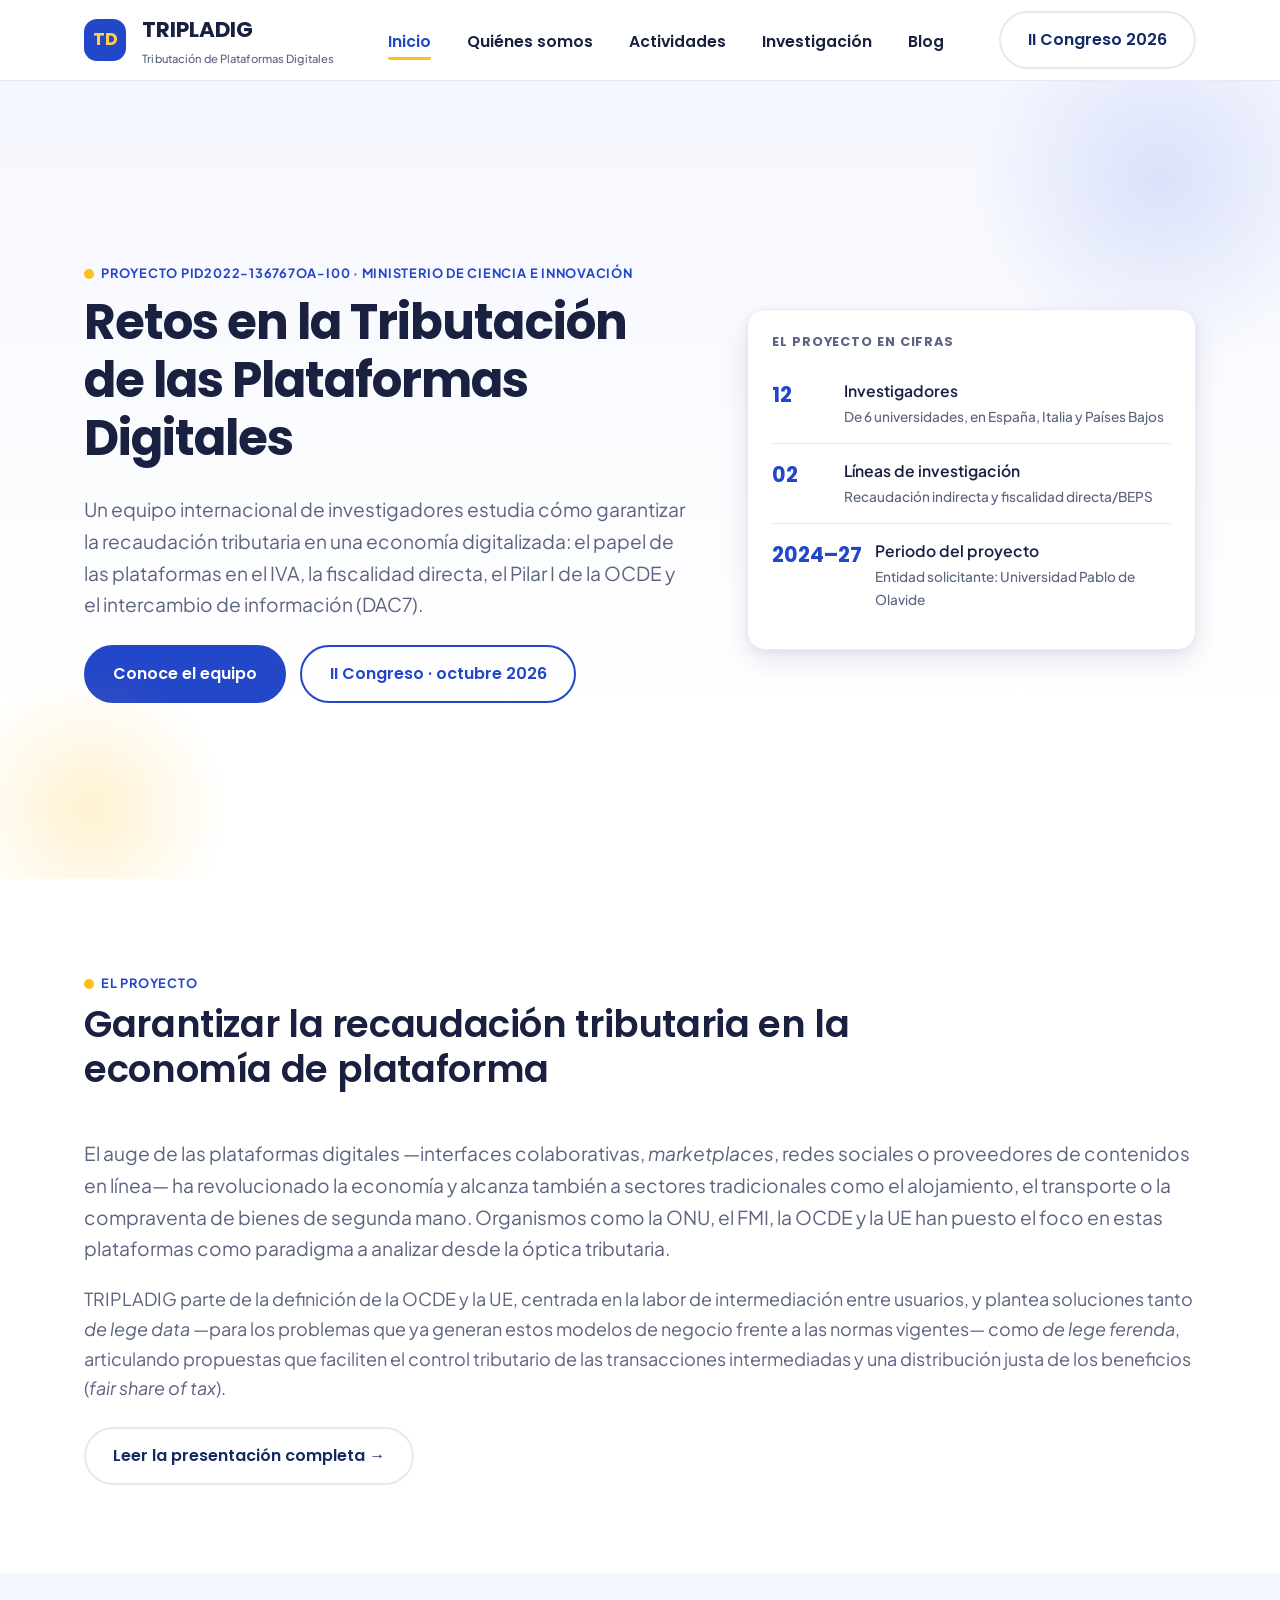
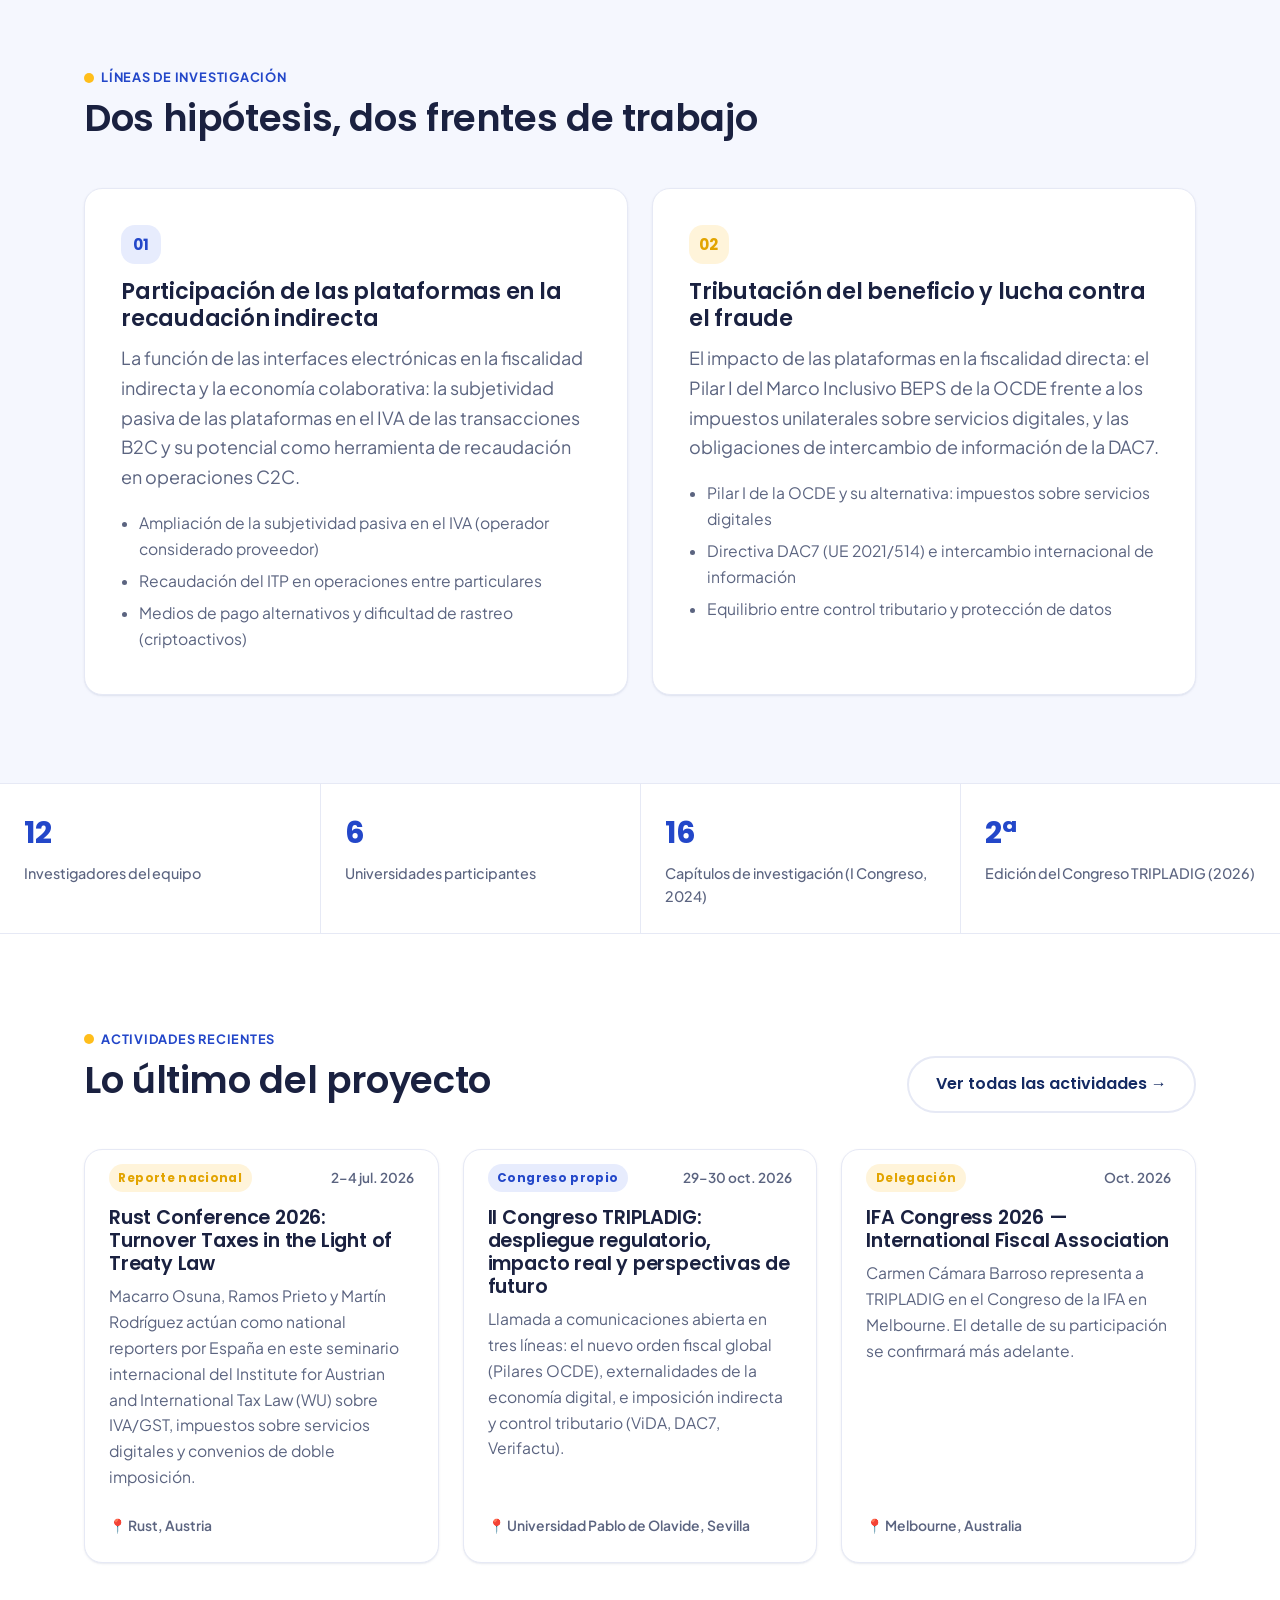
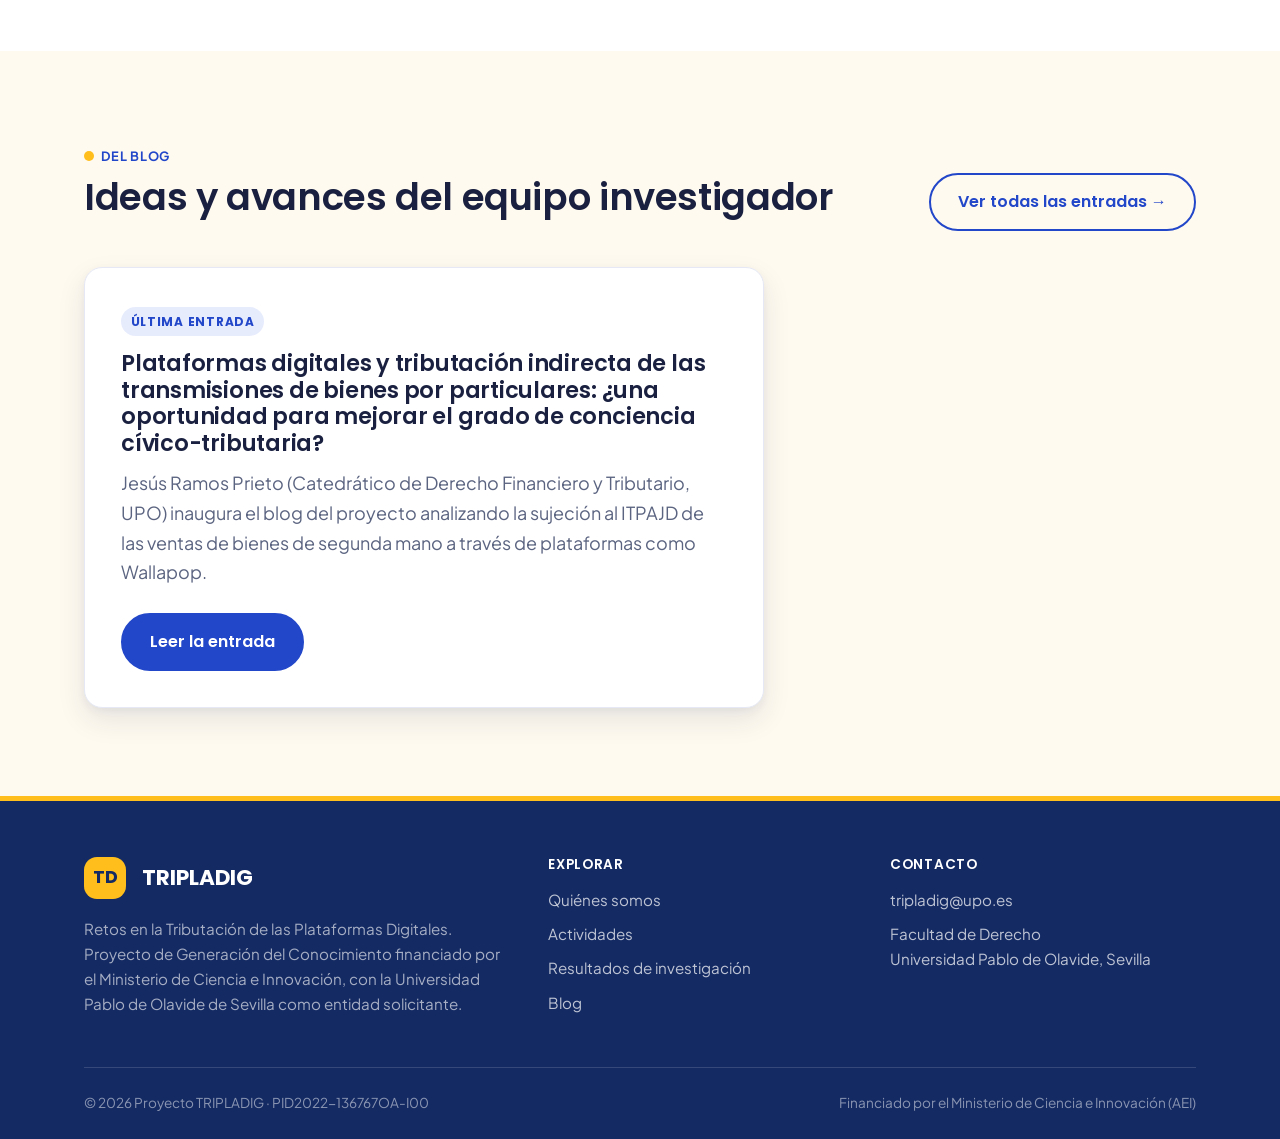
==== index.html @ 8f8c42bf "Primera versión de TRIPLADIG" ====
<!doctype html>
<html lang="es">
<head>
<meta charset="UTF-8">
<meta name="viewport" content="width=device-width, initial-scale=1">
<title>TRIPLADIG · Retos en la Tributación de las Plataformas Digitales</title>
<meta name="description" content="Proyecto de investigación TRIPLADIG (PID2022-136767OA-I00): retos en la tributación de las plataformas digitales. Universidad Pablo de Olavide de Sevilla.">
<link rel="preconnect" href="https://fonts.googleapis.com">
<link rel="preconnect" href="https://fonts.gstatic.com" crossorigin>
<link href="https://fonts.googleapis.com/css2?family=Poppins:wght@500;600;700&family=Plus+Jakarta+Sans:wght@400;500;600;700&display=swap" rel="stylesheet">
<link rel="stylesheet" href="assets/css/style.css">
</head>
<body>

<a class="skip-link" href="#main">Saltar al contenido</a>

<header class="site-header">
  <div class="container">
    <a href="index.html" class="brand">
      <span class="brand-mark">TD</span>
      <span>
        TRIPLADIG
        <small>Tributación de Plataformas Digitales</small>
      </span>
    </a>

    <nav>
      <ul class="nav-links" id="navLinks">
        <li><a href="index.html" class="active">Inicio</a></li>
        <li><a href="quienes-somos.html">Quiénes somos</a></li>
        <li><a href="actividades.html">Actividades</a></li>
        <li><a href="investigacion.html">Investigación</a></li>
        <li><a href="blog/index.html">Blog</a></li>
      </ul>
    </nav>

    <div class="nav-cta">
      <a href="actividades.html#congreso2026" class="btn btn-ghost btn-ghost-header">II Congreso 2026</a>
      <button class="nav-toggle" id="navToggle" aria-label="Abrir menú" aria-expanded="false">☰</button>
    </div>
  </div>
</header>

<main id="main">

  <!-- ================= HERO ================= -->
  <section class="hero">
    <div class="container">
      <div class="hero-copy">
        <div class="eyebrow">Proyecto PID2022-136767OA-I00 · Ministerio de Ciencia e Innovación</div>
        <h1>Retos en la Tributación de las Plataformas Digitales</h1>
        <p class="lede">
          Un equipo internacional de investigadores estudia cómo garantizar la recaudación
          tributaria en una economía digitalizada: el papel de las plataformas en el IVA,
          la fiscalidad directa, el Pilar I de la OCDE y el intercambio de información (DAC7).
        </p>
        <div class="hero-actions">
          <a href="quienes-somos.html" class="btn btn-primary">Conoce el equipo</a>
          <a href="actividades.html#congreso2026" class="btn btn-outline">II Congreso · octubre 2026</a>
        </div>
      </div>

      <div class="hero-card">
        <h4>El proyecto en cifras</h4>
        <div class="hero-fact">
          <span class="num">12</span>
          <span class="lbl">Investigadores<small>De 6 universidades, en España, Italia y Países Bajos</small></span>
        </div>
        <div class="hero-fact">
          <span class="num">02</span>
          <span class="lbl">Líneas de investigación<small>Recaudación indirecta y fiscalidad directa/BEPS</small></span>
        </div>
        <div class="hero-fact">
          <span class="num">2024–27</span>
          <span class="lbl">Periodo del proyecto<small>Entidad solicitante: Universidad Pablo de Olavide</small></span>
        </div>
      </div>
    </div>
  </section>

  <!-- ================= EL PROYECTO ================= -->
  <section>
    <div class="container">
      <div class="section-head">
        <div class="head-text">
          <div class="eyebrow">El proyecto</div>
          <h2>Garantizar la recaudación tributaria en la economía de plataforma</h2>
        </div>
      </div>

      <p class="lede">
        El auge de las plataformas digitales —interfaces colaborativas, <em>marketplaces</em>,
        redes sociales o proveedores de contenidos en línea— ha revolucionado la economía y
        alcanza también a sectores tradicionales como el alojamiento, el transporte o la
        compraventa de bienes de segunda mano. Organismos como la ONU, el FMI, la OCDE y la UE
        han puesto el foco en estas plataformas como paradigma a analizar desde la óptica
        tributaria.
      </p>
      <p>
        TRIPLADIG parte de la definición de la OCDE y la UE, centrada en la labor de
        intermediación entre usuarios, y plantea soluciones tanto <em>de lege data</em> —para
        los problemas que ya generan estos modelos de negocio frente a las normas vigentes— como
        <em>de lege ferenda</em>, articulando propuestas que faciliten el control tributario de
        las transacciones intermediadas y una distribución justa de los beneficios
        (<em>fair share of tax</em>).
      </p>

      <div class="hero-actions" style="margin-top: var(--space-3)">
        <a href="quienes-somos.html" class="btn btn-ghost">Leer la presentación completa →</a>
      </div>
    </div>
  </section>

  <!-- ================= LÍNEAS DE INVESTIGACIÓN ================= -->
  <section class="section-alt">
    <div class="container">
      <div class="section-head">
        <div class="head-text">
          <div class="eyebrow">Líneas de investigación</div>
          <h2>Dos hipótesis, dos frentes de trabajo</h2>
        </div>
      </div>

      <div class="lines-grid">
        <div class="line-card">
          <div class="line-index">01</div>
          <h3>Participación de las plataformas en la recaudación indirecta</h3>
          <p>
            La función de las interfaces electrónicas en la fiscalidad indirecta y la economía
            colaborativa: la subjetividad pasiva de las plataformas en el IVA de las
            transacciones B2C y su potencial como herramienta de recaudación en operaciones C2C.
          </p>
          <ul>
            <li>Ampliación de la subjetividad pasiva en el IVA (operador considerado proveedor)</li>
            <li>Recaudación del ITP en operaciones entre particulares</li>
            <li>Medios de pago alternativos y dificultad de rastreo (criptoactivos)</li>
          </ul>
        </div>

        <div class="line-card">
          <div class="line-index">02</div>
          <h3>Tributación del beneficio y lucha contra el fraude</h3>
          <p>
            El impacto de las plataformas en la fiscalidad directa: el Pilar I del Marco
            Inclusivo BEPS de la OCDE frente a los impuestos unilaterales sobre servicios
            digitales, y las obligaciones de intercambio de información de la DAC7.
          </p>
          <ul>
            <li>Pilar I de la OCDE y su alternativa: impuestos sobre servicios digitales</li>
            <li>Directiva DAC7 (UE 2021/514) e intercambio internacional de información</li>
            <li>Equilibrio entre control tributario y protección de datos</li>
          </ul>
        </div>
      </div>
    </div>
  </section>

  <!-- ================= FRANJA DE DATOS ================= -->
  <div class="meta-strip">
    <div class="container" style="display:contents">
      <div class="meta-item">
        <div class="meta-num">12</div>
        <div class="meta-lbl">Investigadores del equipo</div>
      </div>
      <div class="meta-item">
        <div class="meta-num">6</div>
        <div class="meta-lbl">Universidades participantes</div>
      </div>
      <div class="meta-item">
        <div class="meta-num">16</div>
        <div class="meta-lbl">Capítulos de investigación (I Congreso, 2024)</div>
      </div>
      <div class="meta-item">
        <div class="meta-num">2ª</div>
        <div class="meta-lbl">Edición del Congreso TRIPLADIG (2026)</div>
      </div>
    </div>
  </div>

  <!-- ================= ACTIVIDADES DESTACADAS ================= -->
  <section>
    <div class="container">
      <div class="section-head">
        <div class="head-text">
          <div class="eyebrow">Actividades recientes</div>
          <h2>Lo último del proyecto</h2>
        </div>
        <a href="actividades.html" class="btn btn-ghost">Ver todas las actividades →</a>
      </div>

      <div class="cards-grid">

        <article class="activity-card">
          <div class="tag-row">
            <span class="tag tag-ponencia">Reporte nacional</span>
            <span class="card-date">2–4 jul. 2026</span>
          </div>
          <div class="card-body">
            <h3>Rust Conference 2026: Turnover Taxes in the Light of Treaty Law</h3>
            <p>
              Macarro Osuna, Ramos Prieto y Martín Rodríguez actúan como national reporters por
              España en este seminario internacional del Institute for Austrian and International
              Tax Law (WU) sobre IVA/GST, impuestos sobre servicios digitales y convenios de doble
              imposición.
            </p>
            <div class="card-place">📍 Rust, Austria</div>
          </div>
        </article>

        <article class="activity-card" id="congreso2026">
          <div class="tag-row">
            <span class="tag tag-congreso">Congreso propio</span>
            <span class="card-date">29–30 oct. 2026</span>
          </div>
          <div class="card-body">
            <h3>II Congreso TRIPLADIG: despliegue regulatorio, impacto real y perspectivas de futuro</h3>
            <p>
              Llamada a comunicaciones abierta en tres líneas: el nuevo orden fiscal global
              (Pilares OCDE), externalidades de la economía digital, e imposición indirecta
              y control tributario (ViDA, DAC7, Verifactu).
            </p>
            <div class="card-place">📍 Universidad Pablo de Olavide, Sevilla</div>
          </div>
        </article>

        <article class="activity-card">
          <div class="tag-row">
            <span class="tag tag-ponencia">Delegación</span>
            <span class="card-date">Oct. 2026</span>
          </div>
          <div class="card-body">
            <h3>IFA Congress 2026 — International Fiscal Association</h3>
            <p>
              Carmen Cámara Barroso representa a TRIPLADIG en el Congreso de la IFA en Melbourne.
              El detalle de su participación se confirmará más adelante.
            </p>
            <div class="card-place">📍 Melbourne, Australia</div>
          </div>
        </article>

      </div>
    </div>
  </section>

  <!-- ================= BLOG DESTACADO ================= -->
  <section class="section-tint-yellow">
    <div class="container">
      <div class="section-head">
        <div class="head-text">
          <div class="eyebrow">Del blog</div>
          <h2>Ideas y avances del equipo investigador</h2>
        </div>
        <a href="blog/index.html" class="btn btn-outline">Ver todas las entradas →</a>
      </div>

      <div class="spotlight-card">
        <span class="spot-label">Última entrada</span>
        <h3>
          Plataformas digitales y tributación indirecta de las transmisiones de bienes por
          particulares: ¿una oportunidad para mejorar el grado de conciencia cívico-tributaria?
        </h3>
        <p>
          Jesús Ramos Prieto (Catedrático de Derecho Financiero y Tributario, UPO) inaugura el
          blog del proyecto analizando la sujeción al ITPAJD de las ventas de bienes de segunda
          mano a través de plataformas como Wallapop.
        </p>
        <a href="blog/index.html" class="btn btn-primary" style="margin-top:.5em">Leer la entrada</a>
      </div>
    </div>
  </section>

</main>

<footer class="site-footer">
  <div class="container">
    <div class="footer-grid">
      <div class="footer-brand">
        <div class="brand" style="color:#fff; margin-bottom:.8em">
          <span class="brand-mark">TD</span>
          <span>TRIPLADIG</span>
        </div>
        <p>
          Retos en la Tributación de las Plataformas Digitales. Proyecto de Generación del
          Conocimiento financiado por el Ministerio de Ciencia e Innovación, con la Universidad
          Pablo de Olavide de Sevilla como entidad solicitante.
        </p>
      </div>

      <div>
        <h4>Explorar</h4>
        <ul>
          <li><a href="quienes-somos.html">Quiénes somos</a></li>
          <li><a href="actividades.html">Actividades</a></li>
          <li><a href="investigacion.html">Resultados de investigación</a></li>
          <li><a href="blog/index.html">Blog</a></li>
        </ul>
      </div>

      <div>
        <h4>Contacto</h4>
        <ul>
          <li><a href="mailto:tripladig@upo.es">tripladig@upo.es</a></li>
          <li>Facultad de Derecho<br>Universidad Pablo de Olavide, Sevilla</li>
        </ul>
      </div>
    </div>

    <div class="footer-bottom">
      <span>© 2026 Proyecto TRIPLADIG · PID2022-136767OA-I00</span>
      <span class="funding-note">Financiado por el Ministerio de Ciencia e Innovación (AEI)</span>
    </div>
  </div>
</footer>

<script>
  const navToggle = document.getElementById('navToggle');
  const navLinks = document.getElementById('navLinks');
  if(navToggle){
    navToggle.addEventListener('click', () => {
      const open = navLinks.classList.toggle('open');
      navToggle.setAttribute('aria-expanded', open ? 'true' : 'false');
    });
  }
</script>

</body>
</html>
---- assets/css/style.css ----
/* =========================================================
   TRIPLADIG — Sistema de diseño (v2)
   Retos en la Tributación de las Plataformas Digitales
   PID2022-136767OA-I00 · Universidad Pablo de Olavide
   Paleta UPO: azul + amarillo, sobre base clara
   ========================================================= */

:root{
  /* Azul — vivo, no "corporativo oscuro" */
  --color-blue-900: #142a63;
  --color-blue-700: #2347c9;
  --color-blue-600: #2f57e0;
  --color-blue-500: #4f70ea;
  --color-blue-200: #c7d4fb;
  --color-blue-100: #e7ecfd;
  --color-blue-50:  #f5f7fe;

  /* Amarillo — acento UPO */
  --color-yellow-600: #e2a400;
  --color-yellow-500: #ffbe1b;
  --color-yellow-400: #ffcf4d;
  --color-yellow-100: #fff4da;
  --color-yellow-50:  #fffaef;

  --color-ink:      #1a2140;
  --color-ink-soft: #5b6480;
  --color-line:     #e6e9f5;
  --color-paper:    #ffffff;
  --color-paper-2:  #f7f8fd;

  --font-display: "Poppins", "Segoe UI Rounded", "Segoe UI", sans-serif;
  --font-body: "Plus Jakarta Sans", "Segoe UI", -apple-system, BlinkMacSystemFont, sans-serif;

  --maxw: 1160px;
  --radius: 18px;
  --radius-sm: 12px;
  --shadow-sm: 0 1px 3px rgba(20,42,99,.06), 0 1px 1px rgba(20,42,99,.04);
  --shadow-md: 0 12px 28px rgba(20,42,99,.10), 0 3px 8px rgba(20,42,99,.05);
  --shadow-lg: 0 24px 56px rgba(20,42,99,.14);

  --space-1: .5rem;
  --space-2: .875rem;
  --space-3: 1.5rem;
  --space-4: 2.25rem;
  --space-5: 3.5rem;
  --space-6: 5.5rem;
}

*, *::before, *::after{ box-sizing: border-box; }
html{ scroll-behavior: smooth; }
body{
  margin:0;
  font-family: var(--font-body);
  color: var(--color-ink);
  background: var(--color-paper);
  line-height: 1.65;
  font-size: 18px;
  -webkit-font-smoothing: antialiased;
}
img{ max-width:100%; display:block; }
a{ color: var(--color-blue-700); text-decoration:none; }
a:hover{ color: var(--color-blue-600); }

h1,h2,h3,h4{
  font-family: var(--font-display);
  color: var(--color-ink);
  line-height: 1.2;
  margin: 0 0 .55em;
  font-weight: 600;
  letter-spacing: -.01em;
}
h1{ font-size: clamp(2.5rem, 3.8vw, 3.6rem); font-weight: 700; letter-spacing: -.02em; }
h2{ font-size: clamp(1.9rem, 2.9vw, 2.5rem); }
h3{ font-size: 1.4rem; }
p{ margin: 0 0 1em; color: var(--color-ink-soft); }
.lede{ font-size: 1.2rem; color: var(--color-ink-soft); }

.container{
  max-width: var(--maxw);
  margin: 0 auto;
  padding: 0 var(--space-3);
}

.eyebrow{
  display:inline-flex;
  align-items:center;
  gap:.55em;
  font-family: var(--font-body);
  font-weight: 700;
  font-size: .8rem;
  letter-spacing: .06em;
  text-transform: uppercase;
  color: var(--color-blue-700);
  margin-bottom: var(--space-1);
}
.eyebrow::before{
  content:"";
  width: 10px; height: 10px;
  border-radius: 50%;
  background: var(--color-yellow-500);
  display:inline-block;
}

/* ---------- Botones ---------- */
.btn{
  display:inline-flex;
  align-items:center;
  gap:.5em;
  font-family: var(--font-display);
  font-weight: 600;
  font-size: 1rem;
  padding: .85em 1.7em;
  border-radius: 999px;
  border: 2px solid transparent;
  cursor:pointer;
  transition: all .15s ease;
}
.btn-primary{
  background: var(--color-blue-700);
  color: #fff;
  border-color: var(--color-blue-700);
}
.btn-primary:hover{ background: var(--color-blue-600); border-color: var(--color-blue-600); color:#fff; }
.btn-outline{
  background: transparent;
  border-color: var(--color-blue-700);
  color: var(--color-blue-700);
}
.btn-outline:hover{ background: var(--color-blue-50); color: var(--color-blue-700); }
.btn-accent{
  background: var(--color-yellow-500);
  color: var(--color-blue-900);
  border-color: var(--color-yellow-500);
}
.btn-accent:hover{ background: var(--color-yellow-400); border-color: var(--color-yellow-400); }
.btn-ghost{
  background: transparent;
  border-color: var(--color-line);
  color: var(--color-blue-900);
}
.btn-ghost:hover{ background: var(--color-blue-50); border-color: var(--color-blue-200); }

/* ---------- Header ---------- */
.site-header{
  position: sticky; top:0; z-index: 100;
  background: rgba(255,255,255,.92);
  backdrop-filter: saturate(160%) blur(8px);
  border-bottom: 1px solid var(--color-line);
}
.site-header .container{
  display:flex; align-items:center; justify-content:space-between;
  height: 80px;
}
.brand{
  display:flex; align-items:center; gap:.75em;
  font-family: var(--font-display);
  font-weight:700; font-size:1.35rem;
  color: var(--color-ink);
}
.brand:hover{ color: var(--color-ink); }
.brand-mark{
  width:42px; height:42px; border-radius:13px;
  background: var(--color-blue-700);
  color: var(--color-yellow-400);
  display:flex; align-items:center; justify-content:center;
  font-family: var(--font-display); font-weight:700; font-size:1.1rem;
  flex-shrink:0;
}
.brand small{
  display:block;
  font-family: var(--font-body);
  font-weight: 500;
  font-size: .7rem;
  letter-spacing: .01em;
  color: var(--color-ink-soft);
  margin-top: .12em;
}
.nav-links{
  display:flex; align-items:center; gap: var(--space-4);
  list-style:none; margin:0; padding:0;
}
.nav-links a{
  font-family: var(--font-display);
  font-weight:600; font-size:.98rem; color: var(--color-ink);
  padding: .3em 0;
  border-bottom: 3px solid transparent;
  border-radius: 2px;
}
.nav-links a:hover, .nav-links a.active{
  color: var(--color-blue-700);
  border-bottom-color: var(--color-yellow-500);
}
.nav-cta{ display:flex; align-items:center; gap: var(--space-3); }
.nav-toggle{ display:none; }

@media (max-width: 860px){
  .nav-links{
    position: fixed; inset: 80px 0 0 0;
    background: var(--color-paper);
    flex-direction: column;
    align-items: flex-start;
    gap: var(--space-2);
    padding: var(--space-4) var(--space-3);
    transform: translateY(-8px);
    opacity: 0;
    pointer-events: none;
    transition: all .2s ease;
    border-top: 1px solid var(--color-line);
  }
  .nav-links.open{ opacity:1; transform: translateY(0); pointer-events:auto; }
  .nav-toggle{
    display:flex; align-items:center; justify-content:center;
    width:44px; height:44px; border-radius:12px; border:1px solid var(--color-line);
    background:#fff; cursor:pointer; font-size:1.1rem;
  }
  .nav-cta .btn-ghost-header{ display:none; }
}

/* ---------- Hero ---------- */
.hero{
  position:relative;
  background: linear-gradient(180deg, var(--color-blue-50) 0%, #ffffff 78%);
  overflow:hidden;
}
.hero::before{
  content:"";
  position:absolute;
  top:-160px; right:-140px;
  width:520px; height:520px;
  border-radius:50%;
  background: radial-gradient(closest-side, rgba(47,87,224,.14), transparent 72%);
  pointer-events:none;
}
.hero::after{
  content:"";
  position:absolute;
  bottom:-120px; left:-100px;
  width:380px; height:380px;
  border-radius:50%;
  background: radial-gradient(closest-side, rgba(255,190,27,.20), transparent 72%);
  pointer-events:none;
}
.hero .container{
  position:relative;
  padding-top: var(--space-6);
  padding-bottom: var(--space-6);
  display:grid;
  grid-template-columns: 1.15fr .85fr;
  gap: var(--space-5);
  align-items:center;
}
.hero .lede{ max-width: 46ch; }
.hero-actions{ display:flex; gap: var(--space-2); margin-top: var(--space-3); flex-wrap:wrap; }

.hero-card{
  background: #fff;
  border: 1px solid var(--color-line);
  border-radius: var(--radius);
  padding: var(--space-3);
  box-shadow: var(--shadow-md);
}
.hero-card h4{
  font-family: var(--font-display);
  font-size:.8rem; text-transform:uppercase; letter-spacing:.07em;
  margin-bottom: var(--space-2); color: var(--color-ink-soft); font-weight: 700;
}
.hero-fact{ display:flex; gap:1em; padding: .8em 0; border-bottom: 1px solid var(--color-line); }
.hero-fact:last-child{ border-bottom:none; }
.hero-fact .num{
  font-family: var(--font-display); font-weight:700; font-size:1.3rem;
  min-width:2.6em;
  white-space: nowrap;
  color: var(--color-blue-700);
}
.hero-fact .lbl{ color: var(--color-ink); font-weight:600; font-size:.98rem; }
.hero-fact .lbl small{ display:block; color: var(--color-ink-soft); font-size:.85rem; font-weight:500; margin-top:.15em; }

@media (max-width: 900px){
  .hero .container{ grid-template-columns: 1fr; }
}

/* ---------- Secciones genéricas ---------- */
section{ padding: var(--space-6) 0; }
.section-alt{ background: var(--color-blue-50); }
.section-tint-yellow{ background: var(--color-yellow-50); }

.section-head{
  display:flex; align-items:flex-end; justify-content:space-between; gap: var(--space-3);
  margin-bottom: var(--space-4);
  flex-wrap:wrap;
}
.section-head .head-text{ max-width: 62ch; }
.section-head h2{ margin-bottom:.3em; }

/* ---------- Líneas de investigación ---------- */
.lines-grid{
  display:grid;
  grid-template-columns: repeat(2, 1fr);
  gap: var(--space-3);
}
.line-card{
  background:#fff;
  border:1px solid var(--color-line);
  border-radius: var(--radius);
  padding: var(--space-4);
  box-shadow: var(--shadow-sm);
  position:relative;
}
.line-card .line-index{
  font-family: var(--font-display);
  font-weight:700;
  font-size:.95rem;
  width: 2.6em; height: 2.6em;
  border-radius: 14px;
  display:flex; align-items:center; justify-content:center;
  margin-bottom: var(--space-2);
}
.line-card:nth-child(1) .line-index{ background: var(--color-blue-100); color: var(--color-blue-700); }
.line-card:nth-child(2) .line-index{ background: var(--color-yellow-100); color: var(--color-yellow-600); }
.line-card h3{ margin-bottom:.5em; }
.line-card ul{ margin:.9em 0 0; padding-left: 1.15em; color: var(--color-ink-soft); font-size:.98rem; }
.line-card li{ margin-bottom:.4em; }

@media (max-width: 760px){ .lines-grid{ grid-template-columns: 1fr; } }

/* ---------- Tarjetas de actividad ---------- */
.cards-grid{
  display:grid;
  grid-template-columns: repeat(3, 1fr);
  gap: var(--space-3);
}
.activity-card{
  background:#fff;
  border:1px solid var(--color-line);
  border-radius: var(--radius);
  overflow:hidden;
  box-shadow: var(--shadow-sm);
  transition: transform .15s ease, box-shadow .15s ease;
  display:flex; flex-direction:column;
}
.activity-card:hover{ transform: translateY(-4px); box-shadow: var(--shadow-md); }
.activity-card .tag-row{
  display:flex; align-items:center; justify-content:space-between;
  padding: var(--space-2) var(--space-3) 0;
}
.tag{
  display:inline-block;
  font-family: var(--font-display);
  font-size:.74rem; font-weight:700; letter-spacing:.03em;
  padding: .35em .8em; border-radius:999px;
}
.tag-congreso{ background: var(--color-blue-100); color: var(--color-blue-700); }
.tag-ponencia{ background: var(--color-yellow-100); color: var(--color-yellow-600); }
.tag-publicacion{ background: var(--color-paper-2); color: var(--color-ink-soft); border: 1px solid var(--color-line); }
.card-date{ font-size:.85rem; color: var(--color-ink-soft); font-weight:600; }
.activity-card .card-body{ padding: var(--space-2) var(--space-3) var(--space-3); flex:1; display:flex; flex-direction:column; }
.activity-card h3{ font-size:1.2rem; margin-bottom:.4em; }
.activity-card p{ font-size:.98rem; flex:1; }
.card-place{
  display:flex; align-items:center; gap:.4em;
  font-size:.87rem; color: var(--color-ink-soft); font-weight:600;
  margin-top:.7em;
}

@media (max-width: 980px){ .cards-grid{ grid-template-columns: 1fr 1fr; } }
@media (max-width: 640px){ .cards-grid{ grid-template-columns: 1fr; } }

/* ---------- Franja proyecto (datos) ---------- */
.meta-strip{
  display:grid;
  grid-template-columns: repeat(4, 1fr);
  border-top:1px solid var(--color-line);
  border-bottom:1px solid var(--color-line);
}
.meta-item{
  padding: var(--space-3);
  border-left:1px solid var(--color-line);
}
.meta-item:first-child{ border-left:none; }
.meta-item .meta-num{ font-family: var(--font-display); font-weight:700; font-size:1.9rem; color: var(--color-blue-700); }
.meta-item .meta-lbl{ font-size:.9rem; color: var(--color-ink-soft); margin-top:.25em; font-weight: 500; }

@media (max-width: 760px){
  .meta-strip{ grid-template-columns: 1fr 1fr; }
  .meta-item:nth-child(3){ border-left:none; border-top:1px solid var(--color-line); }
  .meta-item:nth-child(4){ border-top:1px solid var(--color-line); }
}

/* ---------- Bloque destacado (blog, citas, etc.) ---------- */
.spotlight-card{
  background:#fff;
  border: 1px solid var(--color-line);
  border-radius: var(--radius);
  padding: var(--space-4);
  box-shadow: var(--shadow-md);
  max-width: 680px;
}
.spotlight-card .spot-label{
  display:inline-block;
  font-family: var(--font-display);
  font-size:.75rem; font-weight:700; letter-spacing:.06em; text-transform:uppercase;
  color: var(--color-blue-700);
  background: var(--color-blue-100);
  padding:.35em .8em; border-radius:999px;
  margin-bottom: var(--space-2);
}
.spotlight-card h3{ margin-bottom:.5em; }

/* ---------- Footer ---------- */
.site-footer{
  background: var(--color-blue-900);
  color: rgba(255,255,255,.72);
  padding: var(--space-5) 0 var(--space-3);
  font-size:.95rem;
  border-top: 5px solid var(--color-yellow-500);
}
.footer-grid{
  display:grid;
  grid-template-columns: 1.4fr 1fr 1fr;
  gap: var(--space-4);
  padding-bottom: var(--space-4);
  border-bottom: 1px solid rgba(255,255,255,.14);
}
.footer-grid h4{
  color:#fff; font-family: var(--font-display); font-size:.85rem;
  text-transform:uppercase; letter-spacing:.05em; margin-bottom: var(--space-2);
}
.footer-grid ul{ list-style:none; margin:0; padding:0; }
.footer-grid li{ margin-bottom:.6em; }
.footer-grid a{ color: rgba(255,255,255,.72); }
.footer-grid a:hover{ color: var(--color-yellow-400); }
.footer-brand p{ color: rgba(255,255,255,.62); max-width: 40ch; }
.footer-brand .brand{ color:#fff; }
.footer-brand .brand-mark{ background: var(--color-yellow-500); color: var(--color-blue-900); }
.footer-bottom{
  display:flex; justify-content:space-between; align-items:center;
  padding-top: var(--space-3); flex-wrap:wrap; gap: var(--space-2);
  font-size:.85rem; color: rgba(255,255,255,.5);
}
.funding-note{
  display:flex; align-items:center; gap:.6em;
  font-size:.85rem; color: rgba(255,255,255,.5);
}

@media (max-width: 780px){ .footer-grid{ grid-template-columns: 1fr; } }

/* ---------- Page intro (páginas interiores) ---------- */
.page-intro{
  position:relative;
  background: linear-gradient(180deg, var(--color-blue-50) 0%, #ffffff 100%);
  padding: var(--space-5) 0 var(--space-4);
}
.page-intro::before{
  content:"";
  position:absolute; top:-120px; right:-120px;
  width:360px; height:360px; border-radius:50%;
  background: radial-gradient(closest-side, rgba(255,190,27,.18), transparent 72%);
  pointer-events:none;
}
.page-intro .container{ position:relative; }
.page-intro h1{ max-width: 20ch; }
.page-intro .lede{ max-width: 60ch; }

.breadcrumb{
  display:flex; align-items:center; gap:.5em;
  font-size:.88rem; font-weight:600; color: var(--color-ink-soft);
  margin-bottom: var(--space-3);
}
.breadcrumb a{ color: var(--color-ink-soft); }
.breadcrumb a:hover{ color: var(--color-blue-700); }

/* ---------- Equipo investigador ---------- */
.team-grid{
  display:grid;
  grid-template-columns: repeat(3, 1fr);
  gap: var(--space-3);
}
@media (max-width: 980px){ .team-grid{ grid-template-columns: repeat(2, 1fr); } }
@media (max-width: 640px){ .team-grid{ grid-template-columns: 1fr; } }

.person-card{
  background:#fff;
  border:1px solid var(--color-line);
  border-radius: var(--radius);
  padding: var(--space-3);
  box-shadow: var(--shadow-sm);
}
.person-head{ display:flex; gap: var(--space-2); align-items:flex-start; margin-bottom: var(--space-2); }
.avatar{
  flex-shrink:0;
  width:56px; height:56px; border-radius:14px;
  display:flex; align-items:center; justify-content:center;
  font-family: var(--font-display); font-weight:700; font-size:1.05rem;
}
.avatar-blue{ background: var(--color-blue-100); color: var(--color-blue-700); }
.avatar-yellow{ background: var(--color-yellow-100); color: var(--color-yellow-600); }

.person-name{ font-size:1.12rem; margin-bottom:.15em; }
.person-role{ font-size:.88rem; color: var(--color-blue-700); font-weight:700; margin-bottom:.1em; }
.person-uni{ font-size:.85rem; color: var(--color-ink-soft); font-weight:500; }

.ip-badge{
  display:inline-flex; align-items:center; gap:.35em;
  font-family: var(--font-display);
  font-size:.68rem; font-weight:700; letter-spacing:.04em;
  background: var(--color-yellow-500); color: var(--color-blue-900);
  padding:.22em .6em; border-radius:999px;
  margin-left:.5em;
  vertical-align: middle;
}

.person-summary{ font-size:.95rem; color: var(--color-ink-soft); margin-bottom:.6em; }

.bio-toggle{ margin-top:.4em; }
.bio-toggle summary{
  cursor:pointer;
  font-family: var(--font-display);
  font-weight:600; font-size:.88rem;
  color: var(--color-blue-700);
  list-style:none;
  display:inline-flex; align-items:center; gap:.35em;
}
.bio-toggle summary::-webkit-details-marker{ display:none; }
.bio-toggle summary::after{
  content:"↓"; font-size:.8em; transition: transform .15s ease;
}
.bio-toggle[open] summary::after{ transform: rotate(180deg); }
.bio-toggle .bio-full{
  margin-top:.8em; padding-top:.8em; border-top:1px solid var(--color-line);
  font-size:.93rem; color: var(--color-ink-soft);
}
.bio-toggle .bio-full p{ margin-bottom:.85em; font-size:inherit; color:inherit; }
.bio-toggle .bio-full p:last-child{ margin-bottom:0; }

.note-card{
  background: var(--color-yellow-50);
  border: 1px dashed var(--color-yellow-500);
  border-radius: var(--radius-sm);
  padding: var(--space-2) var(--space-3);
  font-size:.92rem;
  color: var(--color-ink-soft);
}

/* ---------- Aviso de plazo (CFP) ---------- */
.deadline-banner{
  display:flex; align-items:center; gap: var(--space-3);
  background: var(--color-blue-900);
  color:#fff;
  border-radius: var(--radius);
  padding: var(--space-3);
  flex-wrap:wrap;
  justify-content: space-between;
}
.deadline-banner .dl-text{ display:flex; align-items:center; gap: var(--space-2); }
.deadline-banner .dl-num{
  font-family: var(--font-display); font-weight:700; font-size:2.1rem;
  color: var(--color-yellow-400); line-height:1;
}
.deadline-banner .dl-num small{ display:block; font-family: var(--font-body); font-size:.62rem; text-transform:uppercase; letter-spacing:.06em; color: rgba(255,255,255,.6); font-weight:700; margin-top:.2em; }
.deadline-banner p{ color: rgba(255,255,255,.78); margin:0; font-size:.95rem; }
.deadline-banner strong{ color:#fff; }

/* ---------- Timeline de ponencias ---------- */
.timeline-year{
  display:flex; align-items:center; gap: var(--space-2);
  margin: var(--space-4) 0 var(--space-2);
}
.timeline-year:first-child{ margin-top:0; }
.timeline-year .yr{
  font-family: var(--font-display); font-weight:700; font-size:1.4rem;
  color: var(--color-blue-700);
}
.timeline-year::after{ content:""; flex:1; height:1px; background: var(--color-line); }

.timeline-list{ list-style:none; margin:0; padding:0; }
.timeline-item{
  display:grid;
  grid-template-columns: 15px 1fr;
  gap: var(--space-2);
  padding: var(--space-2) 0;
  border-bottom: 1px solid var(--color-line);
}
.timeline-item:last-child{ border-bottom:none; }
.timeline-dot{
  width:11px; height:11px; border-radius:50%;
  background: var(--color-yellow-500);
  margin-top:.35em;
}
.timeline-item.is-ip .timeline-dot{ background: var(--color-blue-700); }
.timeline-body .t-person{ font-weight:700; color: var(--color-ink); font-size:.98rem; }
.timeline-body .t-title{ font-style:italic; color: var(--color-ink-soft); }
.timeline-body .t-venue{ color: var(--color-ink-soft); font-size:.92rem; }
.timeline-body .t-date{
  display:inline-block; margin-left:.5em;
  font-family: var(--font-display); font-weight:600; font-size:.78rem;
  color: var(--color-blue-700); background: var(--color-blue-100);
  padding:.12em .6em; border-radius:999px;
}

/* ---------- Obra colectiva destacada ---------- */
.book-feature{
  background: linear-gradient(155deg, var(--color-blue-900), var(--color-blue-700));
  color:#fff;
  border-radius: var(--radius);
  padding: var(--space-5);
  display:grid;
  grid-template-columns: auto 1fr;
  gap: var(--space-4);
  align-items:center;
}
.book-cover{
  width:120px; height:160px; border-radius:12px; flex-shrink:0;
  background: linear-gradient(160deg, var(--color-yellow-400), var(--color-yellow-500));
  display:flex; align-items:center; justify-content:center;
  font-family: var(--font-display); font-weight:700; font-size:.85rem;
  color: var(--color-blue-900); text-align:center; padding: var(--space-2);
  box-shadow: var(--shadow-lg);
}
.book-feature h2{ color:#fff; margin-bottom:.3em; }
.book-feature p{ color: rgba(255,255,255,.78); }
.book-meta{ display:flex; gap: var(--space-3); flex-wrap:wrap; margin-top: var(--space-2); font-size:.9rem; }
.book-meta span{ color: rgba(255,255,255,.65); }
.book-meta strong{ color: var(--color-yellow-400); font-family: var(--font-display); }

@media (max-width: 720px){
  .book-feature{ grid-template-columns: 1fr; text-align:center; }
  .book-cover{ margin:0 auto; }
}

/* ---------- Capítulos de la obra colectiva ---------- */
.section-label{
  font-family: var(--font-display); font-weight:700; font-size:1.05rem;
  color: var(--color-blue-900);
  margin: var(--space-4) 0 var(--space-2);
  padding-bottom: var(--space-1);
  border-bottom: 2px solid var(--color-yellow-500);
}

.chapter-grid{
  display:grid;
  grid-template-columns: repeat(2, 1fr);
  gap: var(--space-2);
}
@media (max-width: 860px){ .chapter-grid{ grid-template-columns: 1fr; } }

.chapter-card{
  background:#fff;
  border:1px solid var(--color-line);
  border-radius: var(--radius-sm);
  padding: var(--space-2) var(--space-3);
}
.chapter-head{ display:flex; gap:.8em; align-items:flex-start; }
.chapter-num{
  flex-shrink:0;
  width:2em; height:2em; border-radius:9px;
  background: var(--color-blue-100); color: var(--color-blue-700);
  font-family: var(--font-display); font-weight:700; font-size:.85rem;
  display:flex; align-items:center; justify-content:center;
}
.chapter-title{ font-size:.98rem; font-weight:700; color: var(--color-ink); margin-bottom:.15em; line-height:1.35; }
.chapter-author{ font-size:.86rem; color: var(--color-blue-700); font-weight:600; }
.chapter-card .bio-toggle{ margin-top:.5em; margin-left: calc(2em + .8em); }
.chapter-card .bio-full{ font-size:.9rem; }

/* ---------- Publicaciones destacadas ---------- */
.pub-groups{ display:grid; grid-template-columns: repeat(3, 1fr); gap: var(--space-3); }
@media (max-width: 860px){ .pub-groups{ grid-template-columns: 1fr; } }
.pub-group h4{
  font-family: var(--font-display); font-weight:700; font-size:.85rem;
  text-transform:uppercase; letter-spacing:.05em; color: var(--color-blue-700);
  margin-bottom: var(--space-2);
}
.pub-list{ list-style:none; margin:0; padding:0; }
.pub-item{ padding: var(--space-2) 0; border-bottom:1px solid var(--color-line); font-size:.92rem; }
.pub-item:last-child{ border-bottom:none; }
.pub-item .p-author{ font-weight:700; color: var(--color-ink); }
.pub-item .p-title{ font-style:italic; color: var(--color-ink-soft); }
.pub-item .p-ref{ display:block; color: var(--color-ink-soft); font-size:.86rem; margin-top:.2em; }

/* ---------- Tesis doctorales ---------- */
.thesis-card{
  background:#fff; border:1px solid var(--color-line); border-radius: var(--radius);
  padding: var(--space-3); display:flex; gap: var(--space-2); align-items:flex-start;
}
.thesis-icon{
  flex-shrink:0; width:2.6em; height:2.6em; border-radius:12px;
  background: var(--color-yellow-100); color: var(--color-yellow-600);
  display:flex; align-items:center; justify-content:center; font-size:1.1rem;
}

/* ---------- Blog: listado ---------- */
.blog-grid{
  display:grid;
  grid-template-columns: repeat(2, 1fr);
  gap: var(--space-3);
}
@media (max-width: 760px){ .blog-grid{ grid-template-columns: 1fr; } }

.blog-card{
  background:#fff; border:1px solid var(--color-line); border-radius: var(--radius);
  padding: var(--space-4);
  box-shadow: var(--shadow-sm);
  transition: transform .15s ease, box-shadow .15s ease;
  display:flex; flex-direction:column; height:100%;
}
.blog-card:hover{ transform: translateY(-3px); box-shadow: var(--shadow-md); }
.blog-card .post-date{ font-size:.82rem; font-weight:700; color: var(--color-blue-700); text-transform:uppercase; letter-spacing:.04em; }
.blog-card h3{ margin: .5em 0 .5em; font-size:1.25rem; }
.blog-card p{ flex:1; }
.blog-card .post-author{
  display:flex; align-items:center; gap:.6em; margin-top: var(--space-2);
  font-size:.88rem; color: var(--color-ink-soft); font-weight:600;
}
.blog-card .post-author .avatar{ width:2.2em; height:2.2em; font-size:.78rem; border-radius:9px; }

.blog-card.is-featured{
  grid-column: 1 / -1;
  display:grid; grid-template-columns: 1fr 1fr; gap: var(--space-4); align-items:center;
}
@media (max-width: 760px){ .blog-card.is-featured{ grid-template-columns: 1fr; } }
.blog-card.is-featured h3{ font-size:1.6rem; }
.featured-tag{
  display:inline-block; font-family: var(--font-display); font-weight:700; font-size:.72rem;
  letter-spacing:.05em; text-transform:uppercase; color: var(--color-yellow-600);
  background: var(--color-yellow-100); padding:.3em .8em; border-radius:999px; margin-bottom:.6em;
}
.featured-visual{
  background: linear-gradient(155deg, var(--color-blue-900), var(--color-blue-700));
  border-radius: var(--radius); min-height:180px;
  display:flex; align-items:center; justify-content:center;
  font-family: var(--font-display); font-weight:700; color: rgba(255,255,255,.9);
  font-size:1.1rem; text-align:center; padding: var(--space-3);
}

/* ---------- Blog: artículo ---------- */
.article-shell{ max-width: 760px; margin:0 auto; }
.article-header .eyebrow{ justify-content:center; }
.article-header{ text-align:center; }
.article-header h1{ max-width: 26ch; margin-left:auto; margin-right:auto; font-size: clamp(1.8rem, 3.2vw, 2.6rem); }
.article-byline{
  display:flex; align-items:center; justify-content:center; gap: var(--space-2);
  margin-top: var(--space-3);
}
.article-byline .avatar{ width:3em; height:3em; }
.article-byline .by-name{ font-weight:700; color: var(--color-ink); text-align:left; }
.article-byline .by-role{ font-size:.85rem; color: var(--color-ink-soft); text-align:left; }

.article-body{ max-width: 720px; margin: var(--space-5) auto 0; font-size:1.08rem; }
.article-body h2{ margin-top: 1.6em; font-size:1.5rem; }
.article-body h3{ margin-top: 1.3em; }
.article-body p{ color: var(--color-ink); line-height:1.75; }
.article-body blockquote{
  margin: var(--space-3) 0; padding: var(--space-2) var(--space-3);
  border-left: 4px solid var(--color-yellow-500);
  background: var(--color-blue-50);
  border-radius: 0 var(--radius-sm) var(--radius-sm) 0;
  color: var(--color-ink-soft); font-style:italic;
}
.article-body blockquote footer{
  margin-top:.6em; font-style:normal; font-size:.82rem; color: var(--color-ink-faint, #8992a6);
}
.article-body blockquote footer a{ color: inherit; }
.article-body ul, .article-body ol{ padding-left: 1.3em; color: var(--color-ink); }
.article-body li{ margin-bottom:.5em; }
.article-body a{ text-decoration: underline; text-decoration-color: var(--color-yellow-500); text-underline-offset:.15em; }
.article-footnotes{
  margin-top: var(--space-5); padding-top: var(--space-3); border-top:1px solid var(--color-line);
  font-size:.88rem; color: var(--color-ink-soft);
}
.back-to-blog{
  display:inline-flex; align-items:center; gap:.5em; margin-bottom: var(--space-3);
  font-family: var(--font-display); font-weight:600; font-size:.92rem; color: var(--color-blue-700);
}

.skip-link{
  position:absolute; left:-999px; top:auto;
}
.skip-link:focus{
  position:fixed; left:1rem; top:1rem; z-index:1000;
  background:#fff; padding:.6em 1em; border-radius:6px; box-shadow: var(--shadow-md);
}
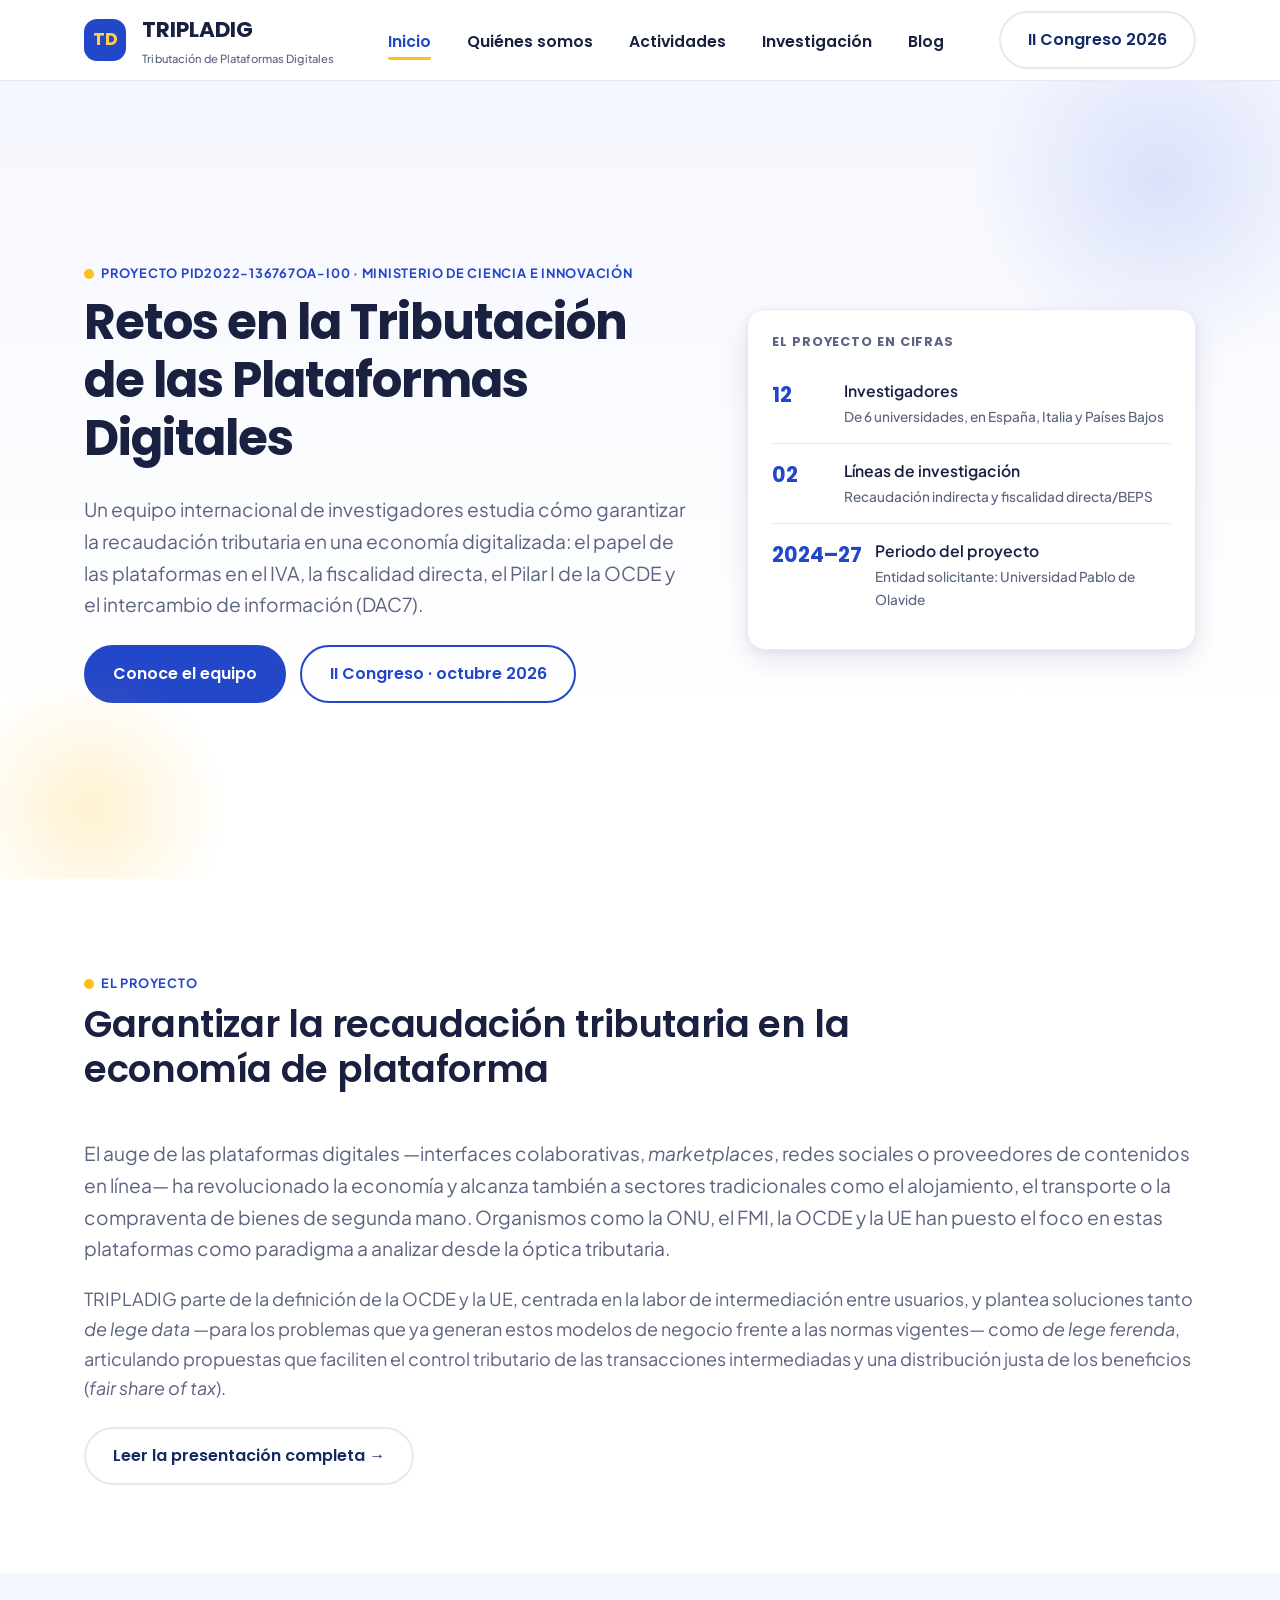
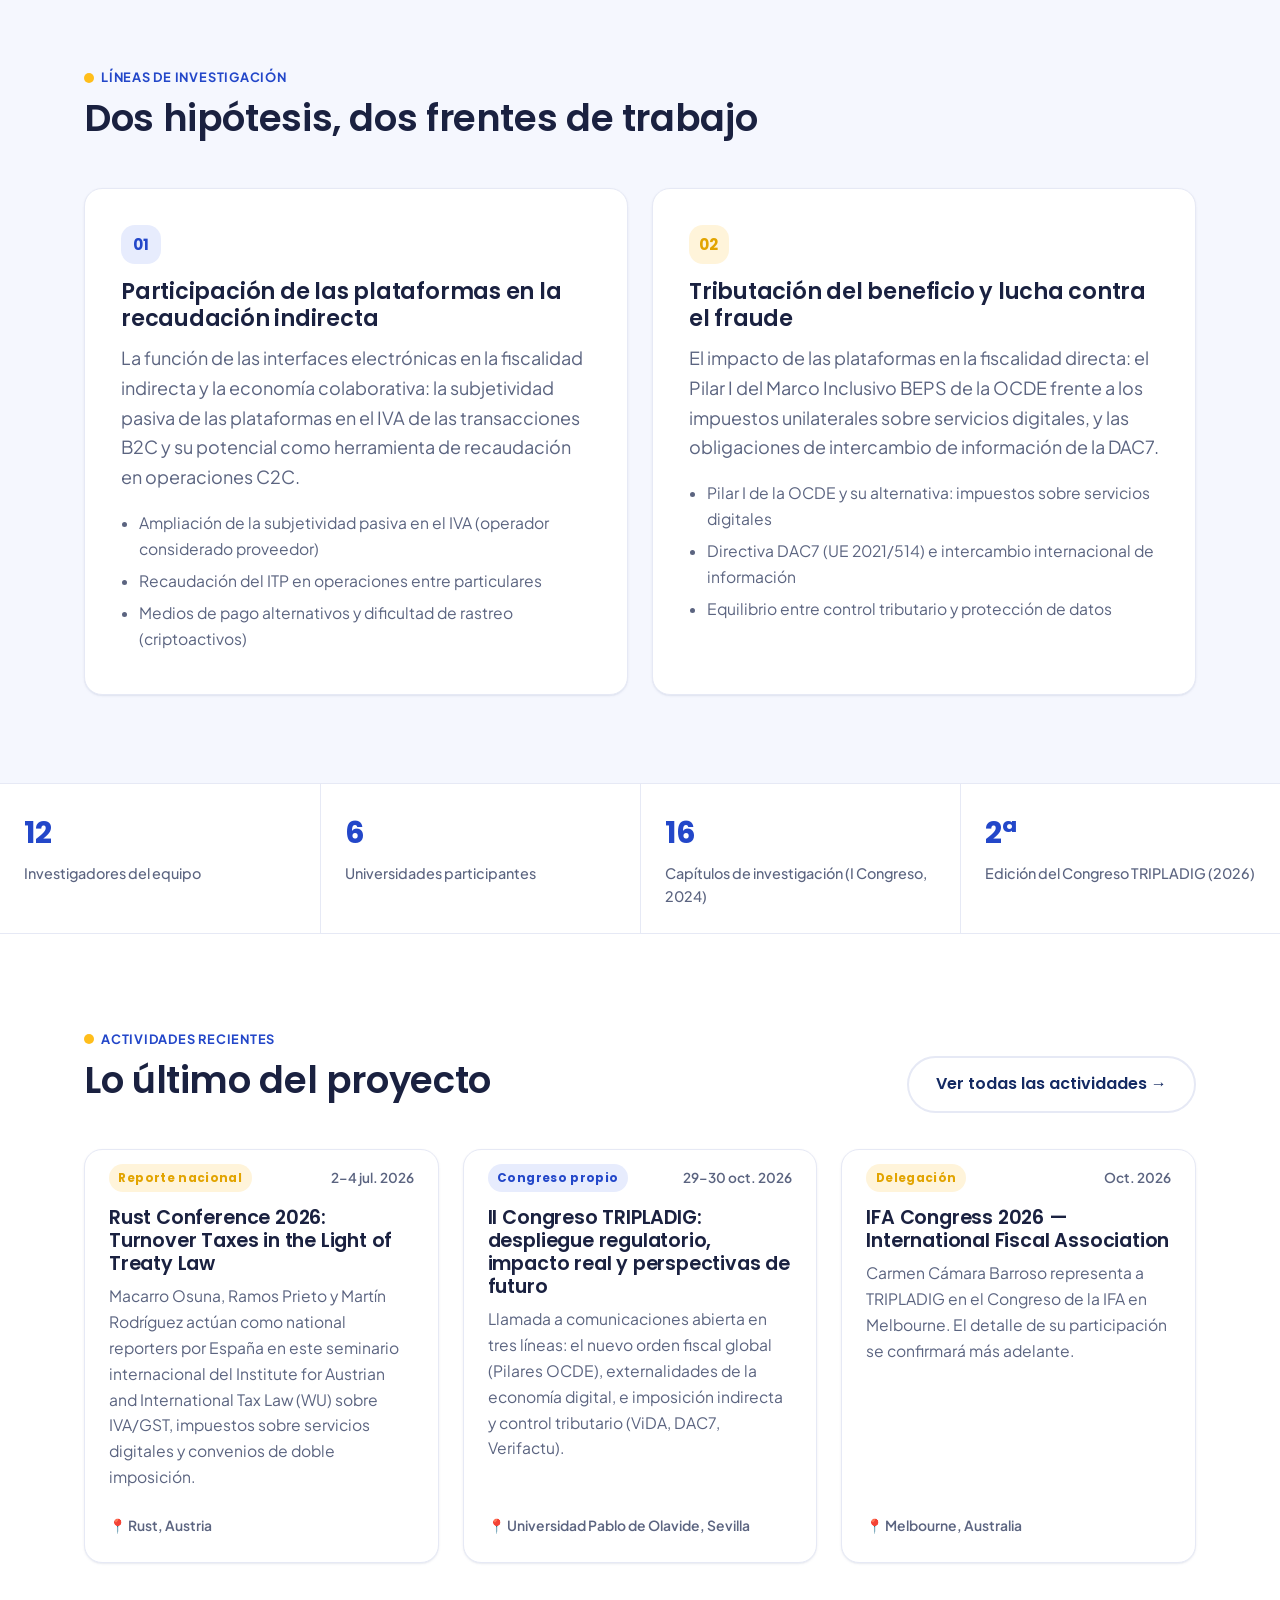
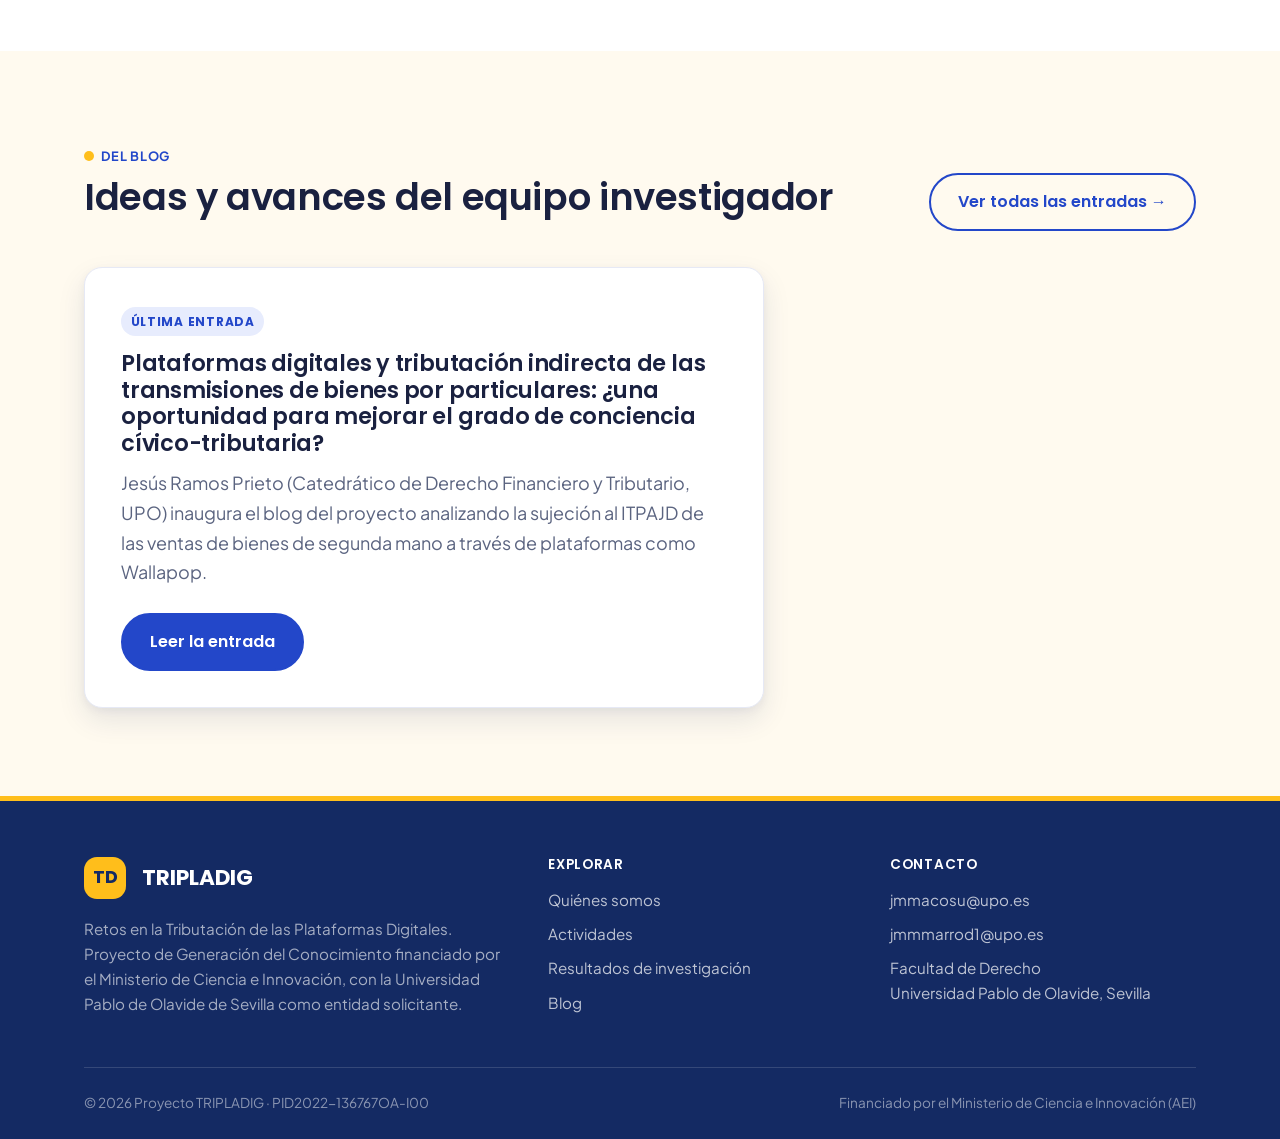
==== commit b3df3dfe: "Actualiza correos de contacto" ====
--- a/index.html
+++ b/index.html
@@ -299,7 +299,8 @@
       <div>
         <h4>Contacto</h4>
         <ul>
-          <li><a href="mailto:tripladig@upo.es">tripladig@upo.es</a></li>
+          <li><a href="mailto:jmmacosu@upo.es">jmmacosu@upo.es</a></li>
+          <li><a href="mailto:jmmmarrod1@upo.es">jmmmarrod1@upo.es</a></li>
           <li>Facultad de Derecho<br>Universidad Pablo de Olavide, Sevilla</li>
         </ul>
       </div>
--- a/assets/css/style.css
+++ b/assets/css/style.css
@@ -494,6 +494,7 @@
 }
 .avatar-blue{ background: var(--color-blue-100); color: var(--color-blue-700); }
 .avatar-yellow{ background: var(--color-yellow-100); color: var(--color-yellow-600); }
+.avatar img{ width:100%; height:100%; object-fit:cover; border-radius:14px; }
 
 .person-name{ font-size:1.12rem; margin-bottom:.15em; }
 .person-role{ font-size:.88rem; color: var(--color-blue-700); font-weight:700; margin-bottom:.1em; }
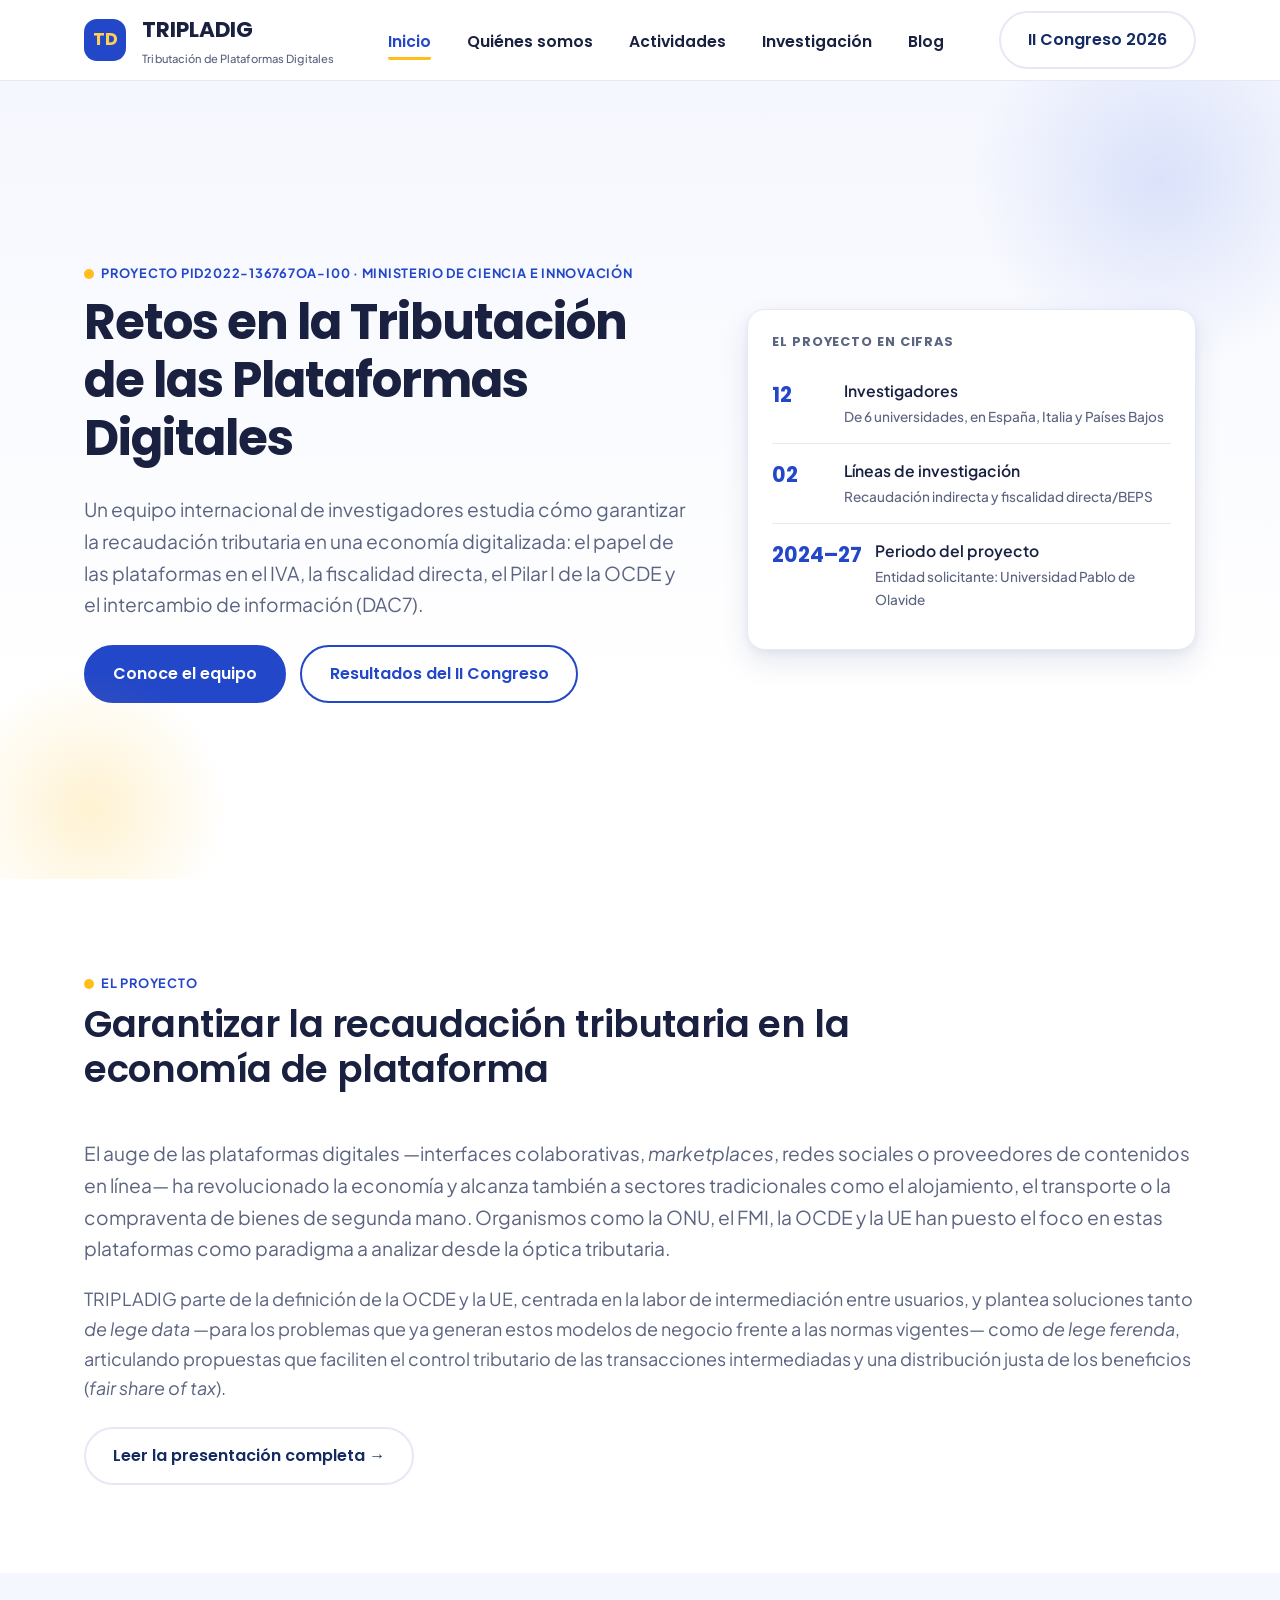
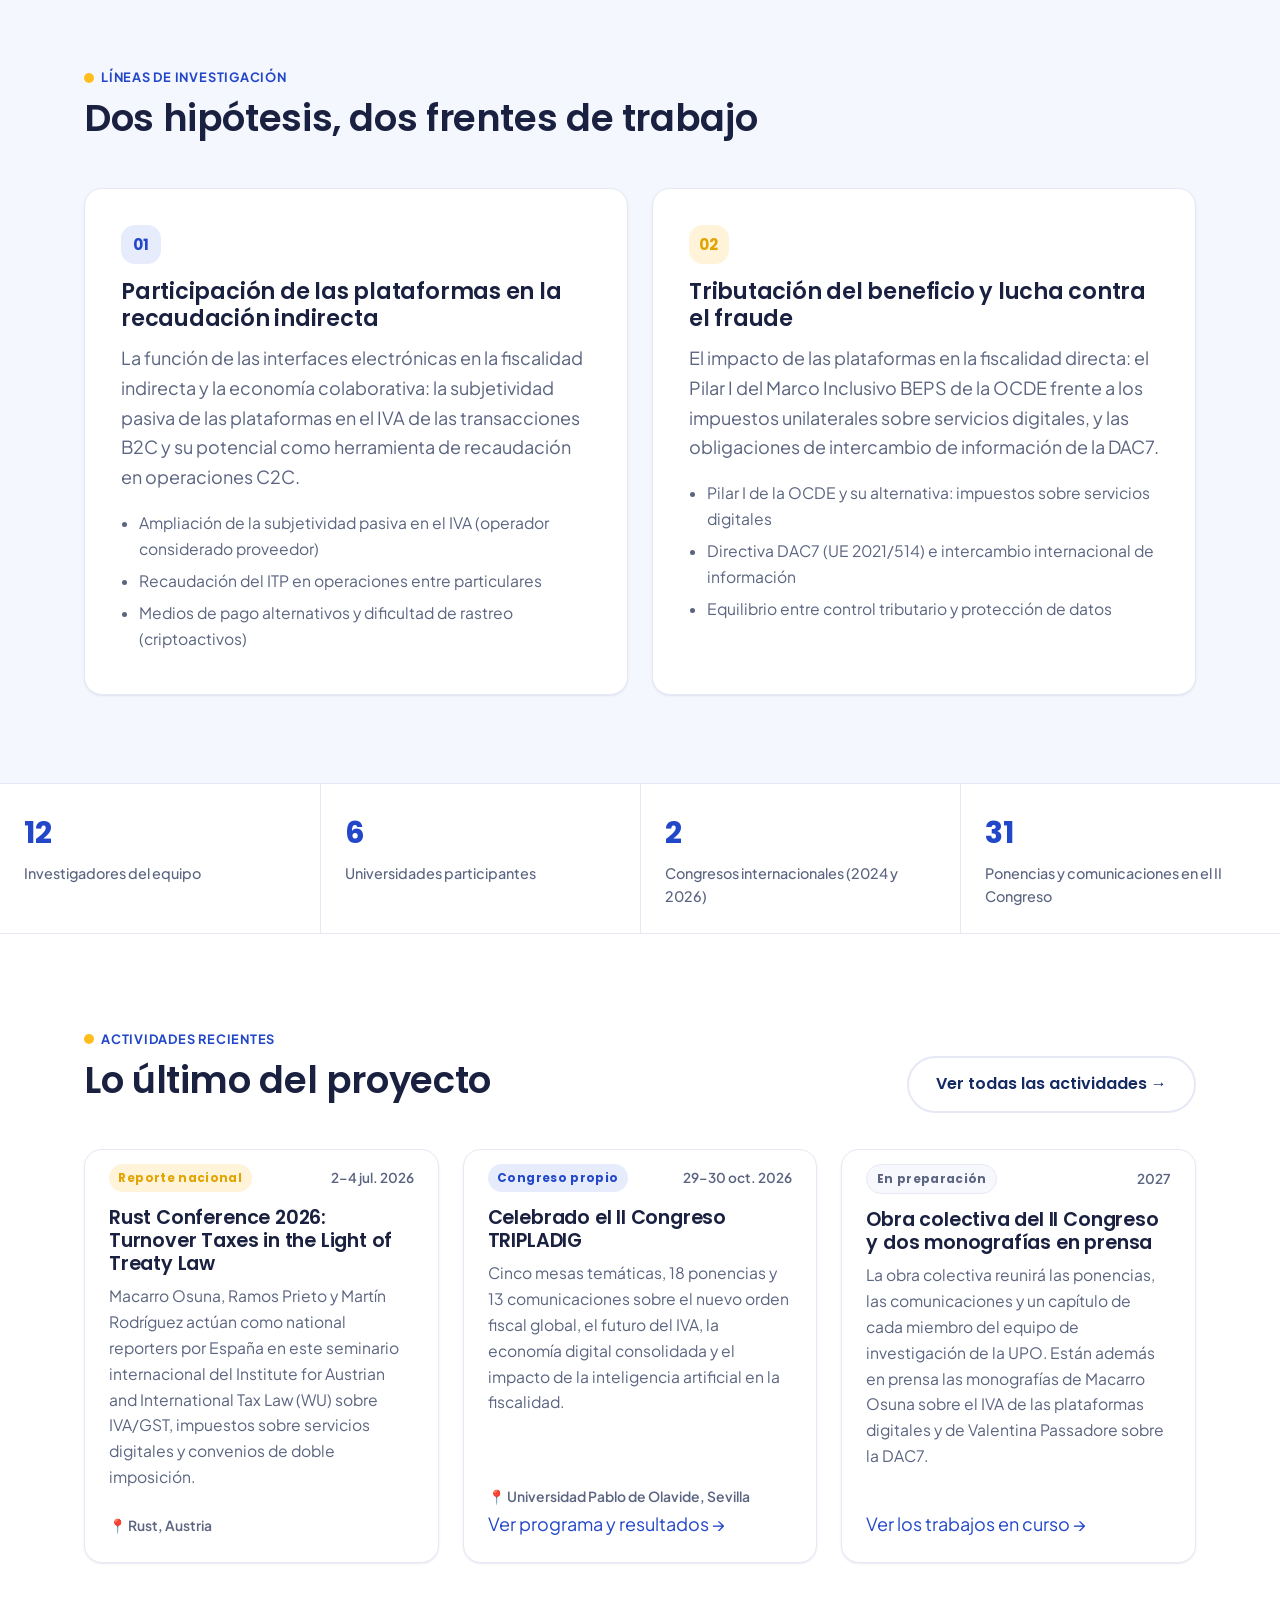
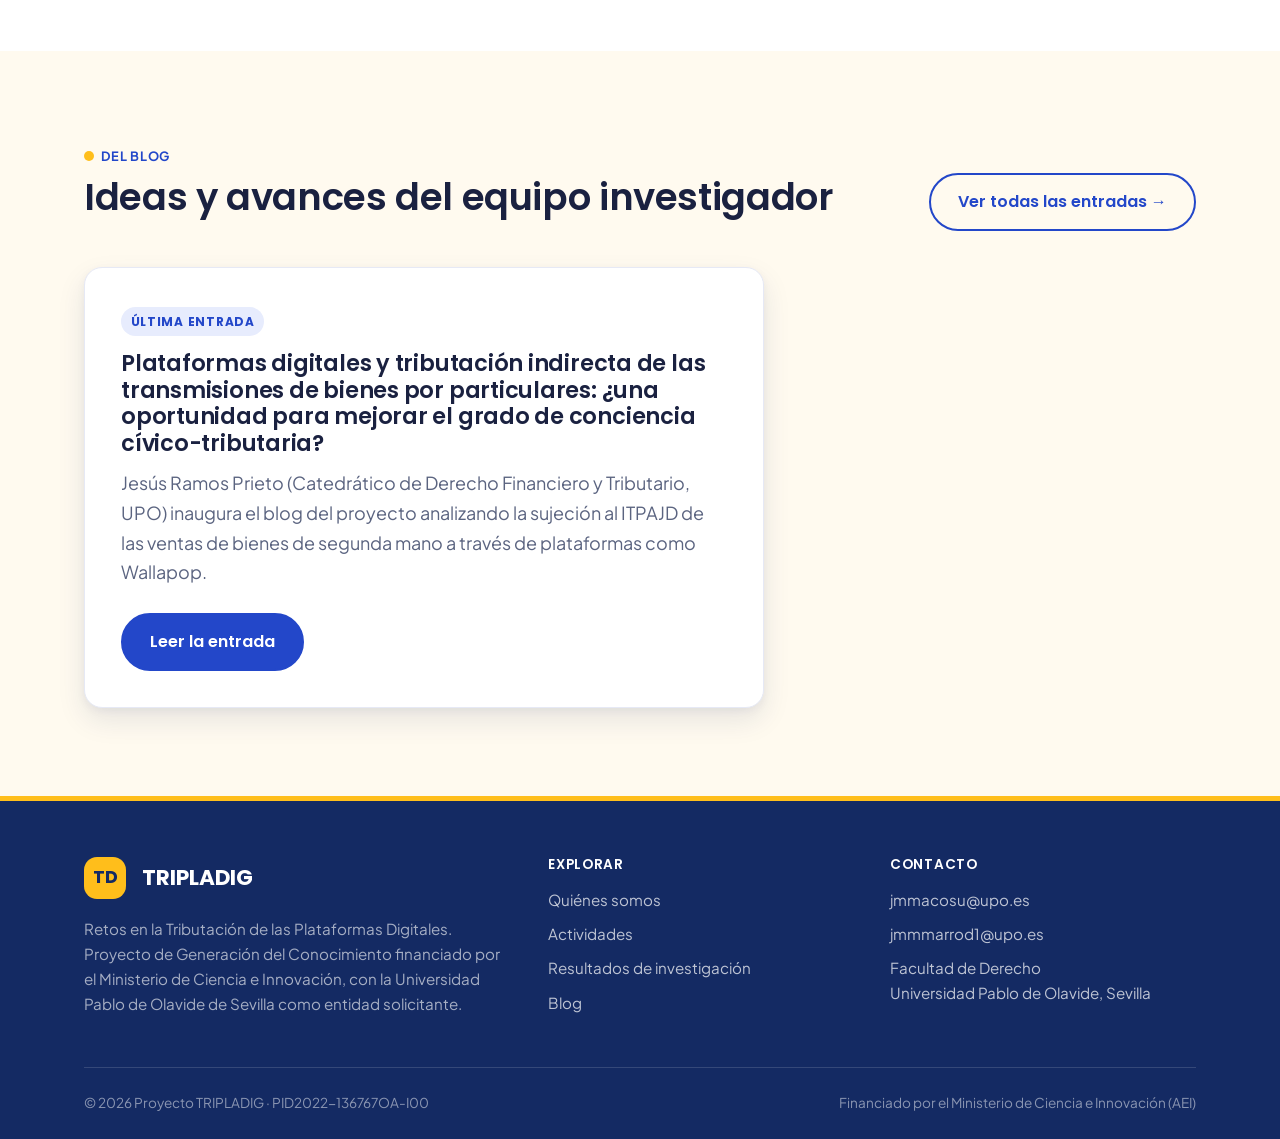
==== commit df471ccb: "Add files via upload" ====
--- a/index.html
+++ b/index.html
@@ -56,7 +56,7 @@
         </p>
         <div class="hero-actions">
           <a href="quienes-somos.html" class="btn btn-primary">Conoce el equipo</a>
-          <a href="actividades.html#congreso2026" class="btn btn-outline">II Congreso · octubre 2026</a>
+          <a href="actividades.html#congreso2026" class="btn btn-outline">Resultados del II Congreso</a>
         </div>
       </div>
 
@@ -167,12 +167,12 @@
         <div class="meta-lbl">Universidades participantes</div>
       </div>
       <div class="meta-item">
-        <div class="meta-num">16</div>
-        <div class="meta-lbl">Capítulos de investigación (I Congreso, 2024)</div>
+        <div class="meta-num">2</div>
+        <div class="meta-lbl">Congresos internacionales (2024 y 2026)</div>
       </div>
       <div class="meta-item">
-        <div class="meta-num">2ª</div>
-        <div class="meta-lbl">Edición del Congreso TRIPLADIG (2026)</div>
+        <div class="meta-num">31</div>
+        <div class="meta-lbl">Ponencias y comunicaciones en el II Congreso</div>
       </div>
     </div>
   </div>
@@ -213,28 +213,31 @@
             <span class="card-date">29–30 oct. 2026</span>
           </div>
           <div class="card-body">
-            <h3>II Congreso TRIPLADIG: despliegue regulatorio, impacto real y perspectivas de futuro</h3>
+            <h3>Celebrado el II Congreso TRIPLADIG</h3>
             <p>
-              Llamada a comunicaciones abierta en tres líneas: el nuevo orden fiscal global
-              (Pilares OCDE), externalidades de la economía digital, e imposición indirecta
-              y control tributario (ViDA, DAC7, Verifactu).
+              Cinco mesas temáticas, 18 ponencias y 13 comunicaciones sobre el nuevo orden fiscal
+              global, el futuro del IVA, la economía digital consolidada y el impacto de la
+              inteligencia artificial en la fiscalidad.
             </p>
             <div class="card-place">📍 Universidad Pablo de Olavide, Sevilla</div>
+            <a href="actividades.html#congreso2026" class="card-link">Ver programa y resultados →</a>
           </div>
         </article>
 
         <article class="activity-card">
           <div class="tag-row">
-            <span class="tag tag-ponencia">Delegación</span>
-            <span class="card-date">Oct. 2026</span>
+            <span class="tag tag-publicacion">En preparación</span>
+            <span class="card-date">2027</span>
           </div>
           <div class="card-body">
-            <h3>IFA Congress 2026 — International Fiscal Association</h3>
+            <h3>Obra colectiva del II Congreso y dos monografías en prensa</h3>
             <p>
-              Carmen Cámara Barroso representa a TRIPLADIG en el Congreso de la IFA en Melbourne.
-              El detalle de su participación se confirmará más adelante.
+              La obra colectiva reunirá las ponencias, las comunicaciones y un capítulo de cada
+              miembro del equipo de investigación de la UPO. Están además en prensa las monografías
+              de Macarro Osuna sobre el IVA de las plataformas digitales y de Valentina Passadore
+              sobre la DAC7.
             </p>
-            <div class="card-place">📍 Melbourne, Australia</div>
+            <a href="investigacion.html#en-curso" class="card-link">Ver los trabajos en curso →</a>
           </div>
         </article>
 
